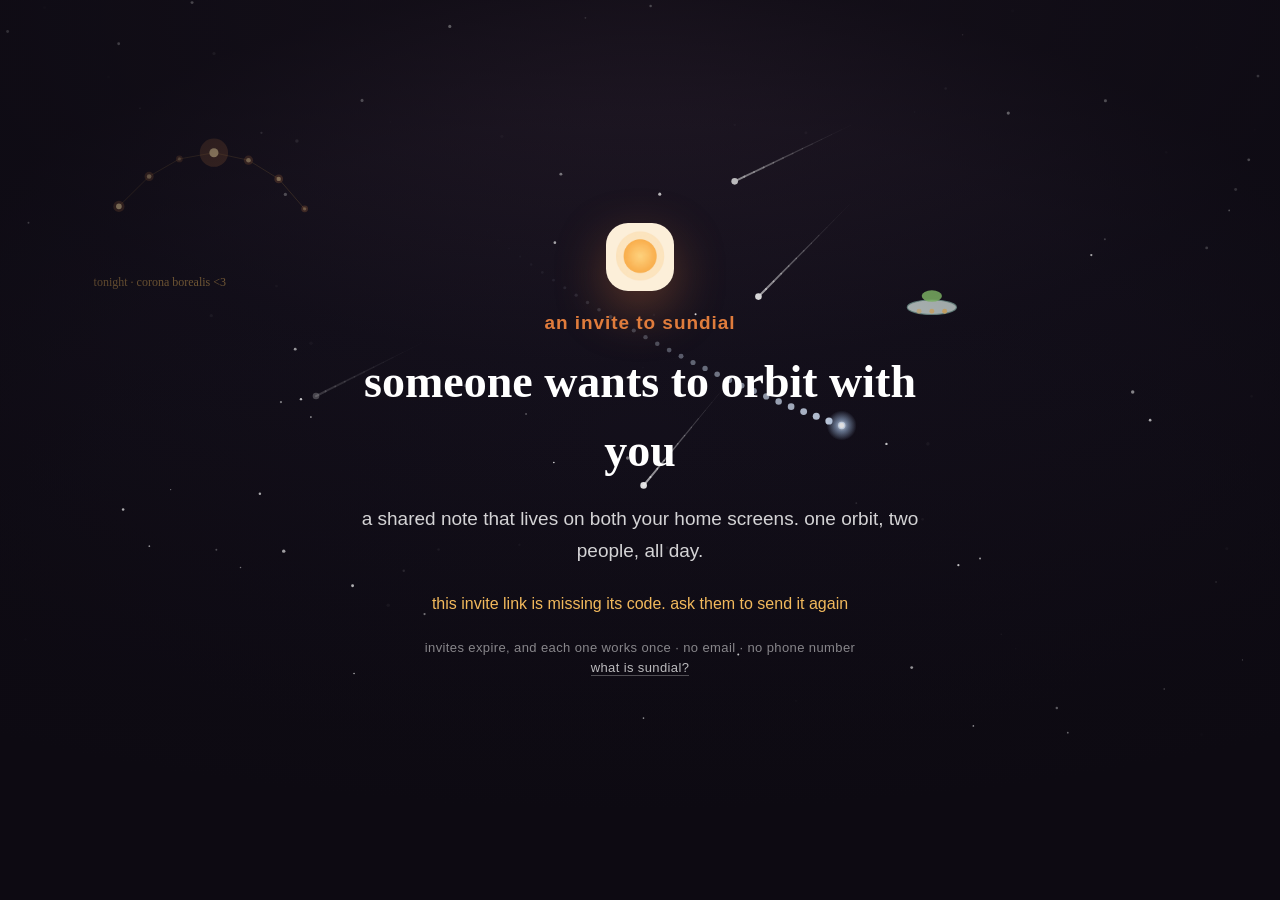
==== e/index.html @ 0cba63b8 "Invite links: a page for /e/, and a home for the ones that miss An invite link had nowhere to land: " ====
<!DOCTYPE html>
<html lang="en">
<head>
<meta charset="utf-8" />
<meta name="viewport" content="width=device-width, initial-scale=1" />
<title>an invite to sundial</title>
<meta name="description" content="Someone wants to start an orbit with you on Sundial: a shared note that lives on both your home screens." />

<!-- Safari's own banner. Tapping it opens Sundial if it's installed, or the
     App Store if it isn't, and hands the invite straight to the app. -->
<meta name="apple-itunes-app" content="app-id=6781439817" id="smart-banner" />

<!-- What Messages, WhatsApp and the rest draw when this link is sent. -->
<meta property="og:type" content="website" />
<meta property="og:site_name" content="Sundial" />
<meta property="og:title" content="an invite to sundial" />
<meta property="og:description" content="someone wants to start an orbit with you. a shared note that lives on both your home screens." />
<meta property="og:image" content="https://sundialus.com/assets/icon.png" />
<meta property="og:url" content="https://sundialus.com/e/" />
<meta name="twitter:card" content="summary_large_image" />

<link rel="icon" href="/assets/icon.png" />
<link rel="preconnect" href="https://api.fontshare.com" crossorigin />
<link href="https://api.fontshare.com/v2/css?f[]=ranade@300,400,500,700&f[]=satoshi@400,500,700,900&display=swap" rel="stylesheet" />
<!-- The site's own stylesheet, not a copy of it: an invite IS a sundial page,
     and anyone who has seen the homepage already has this cached. -->
<link rel="stylesheet" href="/css/styles.css" />
<style>
  /* The only page-specific rules there are. Everything visual above this line
     comes from the theme; this centres one short section in the window, since
     an invite has no page to scroll. */
  body{ background:var(--night); }
  /* The hero's own ground, so the ribbons sit on what they were drawn for. */
  .invite{
    min-height:100svh; display:grid; align-items:center; padding:38px 0;
    background:radial-gradient(120% 90% at 50% 0%, #2a1f2e 0%, var(--dusk) 45%, var(--night) 100%);
  }
  /* Softer than the homepage's .95: this page has words over the whole of it,
     not one short headline, and the star field has to stay visible through. */
  .invite .hero__fx{ opacity:.55; }
  .invite .container{ z-index:3; }
  .invite .get__icon{ width:68px; height:68px; margin-bottom:18px; }
  .invite .get__inner{ max-width:620px; }
  .invite .kicker{ font-size:19px; margin-bottom:10px; }
  .invite .get__cta{ flex-direction:column; align-items:stretch; margin-top:26px; }
  /* The warm panel over the night sky: the theme lightens TEXT on a dark
     section rather than repainting panels, so the glass tint stays and the
     words inside it turn light. Cocoa on a dark panel is unreadable. */
  .invite .priv{ margin-top:26px; padding:22px 24px; text-align:left; }
  .invite .priv__body .kicker{ font-size:17px; color:var(--honey); }
  .invite .priv__body strong{ color:#fff; }
  .invite .priv__body ol{ list-style:none; counter-reset:step; }
  .invite .priv__body li{
    counter-increment:step; position:relative; padding-left:30px;
    color:rgba(255,255,255,.84); font-size:15.5px; line-height:1.6; margin-bottom:8px;
  }
  .invite .priv__body li:last-child{ margin-bottom:0; }
  .invite .priv__body li::before{
    content:counter(step); position:absolute; left:0; top:2px;
    width:20px; height:20px; border-radius:50%; display:grid; place-items:center;
    font-family:var(--body); font-size:11px; font-weight:700; color:#3a2410;
    background:linear-gradient(135deg,var(--honey),var(--amber));
  }
  .invite .fineprint a{ color:rgba(255,255,255,.72); border-bottom:1px solid rgba(255,255,255,.28); }
  /* No token in the link: nothing on this page can work, so say so plainly. */
  .bad{ display:none; color:var(--honey); font-size:16px; margin-top:26px; }
  body.no-token .needs-token{ display:none; }
  body.no-token .bad{ display:block; }
  .said{ opacity:.7; }
  @media (max-width:560px){
    .invite .priv{ flex-direction:column; gap:16px; padding:24px 22px; }
  }
</style>
</head>
<body>

<!-- From the theme kit's icon set, only the ones this page uses. -->
<svg width="0" height="0" style="position:absolute" aria-hidden="true">
  <defs>
    <linearGradient id="g-warm" x1="0" y1="0" x2="0" y2="1">
      <stop offset="0" stop-color="#F2B95C"/><stop offset="1" stop-color="#E07C3C"/>
    </linearGradient>
  </defs>
  <symbol id="ic-link" viewBox="0 0 24 24">
    <g stroke="#E07C3C" stroke-width="2.3" fill="none" stroke-linecap="round">
      <path d="M9.6 14.4l4.8-4.8"/>
      <path d="M8.4 11.6 6.6 13.4a3.4 3.4 0 0 0 4.8 4.8l1.8-1.8"/>
      <path d="M15.6 12.4l1.8-1.8a3.4 3.4 0 0 0-4.8-4.8l-1.8 1.8"/>
    </g>
  </symbol>
</svg>

<section class="section get get--dark invite">
  <canvas class="night-sky" id="nightsky"></canvas>
  <div class="hero__fx" id="strands"></div>
  <div class="hero__veil"></div>
  <div class="container get__inner">
    <img src="/assets/icon.png" alt="" class="get__icon" />
    <p class="kicker">an invite to sundial</p>
    <h1 class="get__title">someone wants to orbit with you</h1>
    <p class="lead">a shared note that lives on both your home screens. one orbit, two people, all day.</p>

    <p class="bad">this invite link is missing its code. ask them to send it again</p>

    <div class="needs-token">
      <div class="get__cta">
        <a class="btn btn--glow btn--lg btn--sun" id="get" href="https://apps.apple.com/app/id6781439817"><span>get sundial</span></a>
        <button class="btn btn--ghost" id="open" type="button">open in sundial</button>
        <button class="btn btn--ghost" id="copy" type="button">copy the invite link</button>
      </div>

      <div class="priv">
        <div class="priv__icon"><svg class="ic"><use href="#ic-link"/></svg></div>
        <div class="priv__body">
          <p class="kicker">after it installs</p>
          <ol>
            <li>open sundial and make your name</li>
            <li>tap <strong>start an orbit</strong>, then <strong>join one</strong></li>
            <li>tap <strong>paste</strong> and you're in. no code to type.</li>
          </ol>
        </div>
      </div>
    </div>

    <p class="fineprint">
      invites expire, and each one works once &middot; no email &middot; no phone number<br />
      <a href="https://sundialus.com">what is sundial?</a>
    </p>
  </div>
</section>

<!-- The site's own night sky: stars, a constellation, the odd meteor. -->
<script src="/js/starrynight.js"></script>
<script type="module" src="/js/effects.js"></script>
<script>
  // The token can arrive three ways, because links live a long time once
  // they're out in the world: ?t=... (what the app shares today), #... (never
  // sent to a server), and /e/<token> (the original pretty path, handed here
  // by 404.html). First one found wins.
  var token = (function () {
    var q = new URLSearchParams(location.search).get('t');
    if (q) return q.trim();
    if (location.hash.length > 1) return decodeURIComponent(location.hash.slice(1)).trim();
    var m = location.pathname.match(/\/e\/([^/?#]+)/);
    return m ? decodeURIComponent(m[1]).trim() : '';
  })();

  // Only ever a token: anything with a slash or a space is somebody's typo,
  // not an invite, and shouldn't be put in front of the app.
  if (!/^[A-Za-z0-9_-]{6,120}$/.test(token)) {
    document.body.classList.add('no-token');
  } else {
    var link = 'https://sundialus.com/e/?t=' + encodeURIComponent(token);

    // Safari's banner can carry the invite through the App Store for us.
    document.getElementById('smart-banner')
      .setAttribute('content', 'app-id=6781439817, app-argument=' + link);

    // The App Store link, with the invite riding along for a phone that
    // already has the app installed from a previous invite.
    document.getElementById('get').href =
      'https://apps.apple.com/app/id6781439817?app-argument=' + encodeURIComponent(link);

    // Already installed: the custom scheme is the reliable way back into the
    // app from inside Safari, where tapping a universal link just reloads.
    document.getElementById('open').addEventListener('click', function () {
      location.href = 'sundial://join/' + encodeURIComponent(token);
    });

    // The one that closes the install gap: the link goes on their clipboard,
    // and sundial's join screen has a paste button waiting for it.
    var copy = document.getElementById('copy');
    copy.addEventListener('click', async function () {
      try {
        await navigator.clipboard.writeText(link);
      } catch (e) {
        // Older Safari, or clipboard permission refused: fall back to the
        // selection trick, which has worked everywhere for a decade.
        var f = document.createElement('textarea');
        f.value = link;
        f.setAttribute('readonly', '');
        f.style.position = 'fixed';
        f.style.opacity = '0';
        document.body.appendChild(f);
        f.select();
        try { document.execCommand('copy'); } catch (_) {}
        document.body.removeChild(f);
      }
      copy.textContent = 'copied, paste it in sundial';
      copy.classList.add('said');
    });
  }
</script>
</body>
</html>
---- css/styles.css ----
/* ============ Sundial — marketing site ============ */
:root{
  --linen:#FBF4E6; --honey:#F2B95C; --amber:#E08A4C; --amber-deep:#E07C3C;
  --blush:#F4C2A8; --cocoa:#5A4534; --cocoa-soft:#8a7560;
  --seafoam:#9CC4BC; --seafoam-deep:#5F9085;
  --dusk:#14101C; --dusk-2:#1d1622; --night:#0d0a12;
  --ink:#2A2118;
  --maxw:1140px;
  --ease:cubic-bezier(.22,.61,.36,1);
  --display:'Ranade','Times New Roman',serif;
  --body:'Satoshi',-apple-system,BlinkMacSystemFont,'Segoe UI',sans-serif;
}
*{box-sizing:border-box;margin:0;padding:0}
html{scroll-behavior:auto}
body{
  font-family:var(--body); color:var(--ink); background:var(--linen);
  -webkit-font-smoothing:antialiased; overflow-x:hidden; line-height:1.5;
  text-transform:lowercase;
}
img{max-width:100%;display:block}
a{color:inherit;text-decoration:none}
code{font-family:ui-monospace,Menlo,monospace; font-size:.9em; background:rgba(224,138,76,.14); color:var(--amber-deep); padding:1px 6px; border-radius:6px}
em{font-style:normal; color:var(--amber-deep)}
.container{max-width:var(--maxw); margin:0 auto; padding:0 28px}
/* custom icon set */
.ic{ display:inline-block; vertical-align:middle; line-height:0; }
.ic--sm{ width:15px; height:15px; vertical-align:-2px; }
.ic--xs{ width:13px; height:13px; vertical-align:-1px; }
.eyebrow .ic{ margin-left:5px; }

/* ---------- buttons ---------- */
.btn{
  display:inline-flex; align-items:center; gap:.5em; font-family:var(--body); font-weight:700;
  font-size:15px; padding:14px 24px; border-radius:999px; cursor:pointer; border:none;
  transition:transform .25s var(--ease), box-shadow .25s var(--ease), background .25s;
  white-space:nowrap;
}
.btn--glow{ color:#3a2410; background:linear-gradient(135deg,var(--honey),var(--amber-deep));
  box-shadow:0 8px 30px rgba(224,124,60,.45), inset 0 1px 0 rgba(255,255,255,.4); }
.btn--glow:hover{ transform:translateY(-2px); box-shadow:0 14px 44px rgba(224,124,60,.6), inset 0 1px 0 rgba(255,255,255,.5); }
.btn--ghost{ color:inherit; background:transparent; border:1.5px solid rgba(122,98,74,.4); }
.btn--ghost:hover{ border-color:var(--amber-deep); color:var(--amber-deep); transform:translateY(-2px); }
.btn--small{ padding:10px 18px; font-size:14px; color:#3a2410; background:linear-gradient(135deg,var(--honey),var(--amber)); }
.btn--lg{ font-size:17px; padding:17px 34px; }
/* cursor-following warm sun glow */
.btn--sun{ position:relative; overflow:hidden; isolation:isolate; }
.btn--sun > span{ position:relative; z-index:2; }
.btn--sun::after{ content:""; position:absolute; z-index:1; left:var(--bx,50%); top:var(--by,50%);
  width:180px; height:180px; transform:translate(-50%,-50%); border-radius:50%; pointer-events:none;
  opacity:0; transition:opacity .4s var(--ease); mix-blend-mode:screen;
  background:radial-gradient(circle, rgba(255,248,228,.95) 0%, rgba(255,213,140,.6) 38%, rgba(255,180,90,0) 72%); }
.btn--sun:hover::after{ opacity:1; }

/* ---------- nav ---------- */
.nav{
  position:fixed; inset:0 0 auto 0; z-index:50; display:flex; align-items:center; gap:24px;
  padding:16px 28px; max-width:var(--maxw); margin:0 auto; left:0; right:0;
  transition:background .4s, backdrop-filter .4s, box-shadow .4s, padding .4s;
}
.nav.scrolled{ background:rgba(251,244,230,.82); backdrop-filter:blur(14px) saturate(1.4);
  box-shadow:0 1px 0 rgba(90,69,52,.08); padding:10px 28px; border-radius:0 0 18px 18px; }
.nav__brand{ display:flex; align-items:center; gap:10px; font-family:var(--display); font-weight:700; font-size:20px; color:#fff; transition:color .4s; }
.nav.scrolled .nav__brand{ color:var(--cocoa); }
.nav__icon{ width:30px; height:30px; border-radius:8px; box-shadow:0 2px 10px rgba(0,0,0,.25); transform:translateY(.07em); }
.nav__links{ display:flex; gap:26px; margin-left:auto; font-size:15px; font-weight:500; }
.nav__links a{ color:rgba(255,255,255,.82); transition:color .25s; }
.nav.scrolled .nav__links a{ color:var(--cocoa-soft); }
.nav__links a:hover{ color:var(--honey); }
.nav.scrolled .nav__links a:hover{ color:var(--amber-deep); }

/* ---------- hero ---------- */
.hero{ position:relative; min-height:100svh; display:flex; align-items:center; justify-content:center;
  text-align:center; background:radial-gradient(120% 90% at 50% 0%, #2a1f2e 0%, var(--dusk) 45%, var(--night) 100%);
  overflow:hidden; color:#fff; }
.hero__fx{ position:absolute; inset:0; z-index:1; opacity:.95; }
.hero__veil{ position:absolute; inset:0; z-index:2;
  background:radial-gradient(60% 50% at 50% 48%, transparent 0%, rgba(13,10,18,.35) 70%, rgba(13,10,18,.75) 100%); pointer-events:none; }
.hero__inner{ position:relative; z-index:3; max-width:840px; padding:0 28px; }
.eyebrow{ display:inline-block; font-weight:700; letter-spacing:.18em; text-transform:lowercase; font-size:12.5px;
  color:var(--honey); padding:8px 16px; border:1px solid rgba(242,185,92,.35); border-radius:999px; margin-bottom:28px;
  background:rgba(242,185,92,.06); backdrop-filter:blur(4px); }
.eyebrow--say{ color:rgba(255,255,255,.9); font-weight:500; font-size:15px; letter-spacing:.01em;
  border:none; background:none; backdrop-filter:none; padding:0; margin-bottom:18px; }
.hero__title{ font-family:var(--display); font-weight:700; font-size:clamp(58px,11vw,140px); line-height:1.02; letter-spacing:-.02em;
  color:#fff; text-shadow:0 2px 40px rgba(0,0,0,.5);
  display:flex; align-items:center; justify-content:center; gap:.16em; flex-wrap:wrap; }
.hero__icon{ width:.82em; height:.82em; border-radius:.2em; box-shadow:0 10px 34px rgba(0,0,0,.45);
  transform:translateY(.07em); }
.hero__sub{ max-width:600px; margin:26px auto 0; font-size:clamp(16px,2vw,20px); color:rgba(255,255,255,.8); line-height:1.6; }
.hero__tag{ margin-top:16px; font-family:var(--display); font-style:italic; font-weight:500;
  font-size:clamp(16px,2.4vw,24px); color:#FFD79E; animation:tagGlow 2.8s ease-in-out infinite; }
@keyframes tagGlow{
  0%,100%{ text-shadow:0 1px 10px rgba(0,0,0,.6), 0 0 12px rgba(255,190,110,.55), 0 0 22px rgba(240,150,80,.35); }
  50%{ text-shadow:0 1px 12px rgba(0,0,0,.65), 0 0 18px rgba(255,214,150,.95), 0 0 34px rgba(245,165,90,.6); } }
.hero__cta{ display:flex; gap:14px; justify-content:center; flex-wrap:wrap; margin-top:38px; }
.hero__cta .btn--ghost{ color:#fff; border-color:rgba(255,255,255,.3); }
.hero__cta .btn--ghost:hover{ border-color:var(--honey); color:var(--honey); }
.hero__meta{ display:flex; align-items:center; justify-content:center; gap:14px; margin-top:44px;
  font-size:13px; letter-spacing:.04em; color:rgba(255,255,255,.55); }
.hero__meta i{ width:4px; height:4px; border-radius:50%; background:rgba(255,255,255,.3); }
.scroll-hint{ position:absolute; bottom:26px; left:50%; transform:translateX(-50%); z-index:3;
  width:26px; height:42px; border:2px solid rgba(255,255,255,.3); border-radius:14px; }
.scroll-hint span{ position:absolute; top:8px; left:50%; width:4px; height:8px; background:var(--honey); border-radius:2px;
  transform:translateX(-50%); animation:scrolldot 1.8s var(--ease) infinite; }
@keyframes scrolldot{ 0%{opacity:0;transform:translate(-50%,0)} 30%{opacity:1} 80%{opacity:0;transform:translate(-50%,16px)} 100%{opacity:0} }

/* ---------- marquee ---------- */
.marquee{ background:var(--night); color:rgba(255,255,255,.5); padding:18px 0; overflow:hidden; border-top:1px solid rgba(255,255,255,.05); }
.marquee__track{ display:flex; gap:26px; align-items:center; white-space:nowrap; width:max-content;
  font-family:var(--display); font-size:20px; animation:marquee 55s linear infinite; will-change:transform; transform:translateZ(0); }
.marquee__track b{ color:var(--amber-deep); }
.marquee__track span{ opacity:.7; }
@keyframes marquee{ to{ transform:translateX(-50%); } }

/* ---------- sections ---------- */
.section{ position:relative; padding:clamp(50px,7vw,86px) 0; }
.kicker{ font-weight:700; letter-spacing:.05em; text-transform:lowercase; font-size:24px; color:var(--amber-deep); margin-bottom:16px; }
.section__title{ font-family:var(--display); font-weight:700; font-size:clamp(30px,4.6vw,54px); line-height:1.08; letter-spacing:-.02em; color:var(--cocoa); }
.lead{ font-size:clamp(16px,1.6vw,19px); color:var(--cocoa-soft); line-height:1.65; max-width:640px; margin-top:22px; }

/* what / pillars */
.what{ background:linear-gradient(180deg,var(--night) 0%, var(--linen) 16%); }
.pillars{ display:grid; grid-template-columns:repeat(3,1fr); gap:30px; margin-top:64px; }
.pillar{ padding:30px 26px; border-radius:22px; background:#fff;
  box-shadow:0 12px 40px rgba(90,69,52,.07); border:1px solid rgba(224,138,76,.12); }
.pillar__num{ font-family:var(--display); font-size:14px; font-weight:700; color:var(--amber); letter-spacing:.1em; }
.pillar h3{ font-family:var(--display); font-size:22px; color:var(--cocoa); margin:12px 0 8px; }
.pillar p{ color:var(--cocoa-soft); font-size:15.5px; }

/* features grid */
.features{ background:var(--linen); }
.grid{ display:flex; flex-wrap:wrap; justify-content:center; gap:16px; margin-top:48px; }
.grid .glow-card{ flex:1 1 300px; max-width:360px; }
.glow-card{ position:relative; border-radius:24px; background:#fff; border:1px solid rgba(224,138,76,.14);
  box-shadow:0 10px 36px rgba(90,69,52,.06); transition:transform .35s var(--ease), box-shadow .35s var(--ease);
  overflow:hidden; }
.glow-card::before{ content:""; position:absolute; width:300px; height:300px; border-radius:50%;
  background:radial-gradient(circle, rgba(242,185,92,.5), transparent 60%); filter:blur(30px);
  left:var(--mx,50%); top:var(--my,50%); transform:translate(-50%,-50%); opacity:0; transition:opacity .35s; pointer-events:none; }
.glow-card:hover{ transform:translateY(-6px); box-shadow:0 22px 60px rgba(224,124,60,.18); }
.glow-card:hover::before{ opacity:1; }
.glow-card__inner{ position:relative; z-index:1; padding:20px 18px; }
.ficon{ font-size:24px; width:40px; height:40px; display:grid; place-items:center; border-radius:11px; flex:0 0 auto;
  background:linear-gradient(135deg, rgba(242,185,92,.22), rgba(224,124,60,.16)); }
.ficon .ic{ width:22px; height:22px; }
.ficon .ic--img{ width:28px; height:28px; object-fit:contain; }
.glow-card__head{ display:flex; align-items:center; gap:12px; margin-bottom:8px; }
.glow-card h3{ font-family:var(--display); font-size:17px; color:var(--cocoa); margin:0; }
.glow-card p{ color:var(--cocoa-soft); font-size:13.5px; line-height:1.4; }
.glow-card__sub{ margin-top:8px; font-size:11px; font-weight:600; letter-spacing:.02em; color:var(--amber-deep); }
.feats-more{ text-align:center; margin-top:24px; font-family:var(--display); font-style:italic; font-size:19px; color:var(--amber-deep); }
/* feature peeks: hovering a feature card fades in a real screenshot of it */
.feat-peek{ position:absolute; top:0; left:0; z-index:40; width:300px; height:380px; pointer-events:none;
  opacity:0; transform:translateY(10px) scale(.97); transition:opacity .35s ease, transform .45s var(--ease); }
.feat-peek.is-below{ transform:translateY(-10px) scale(.97); }
.feat-peek.is-tall{ width:250px; height:520px; }
.feat-peek.is-wide{ width:400px; height:300px; }
.feat-peek.is-on{ opacity:1; transform:none; }
.feat-peek__item{ position:absolute; left:50%; bottom:0; width:auto; height:auto; max-width:100%; max-height:100%; transform:translateX(-50%);
  border-radius:18px; background:#1a1330; opacity:0; transition:opacity .6s ease;
  box-shadow:0 18px 44px rgba(40,24,12,.28), 0 4px 12px rgba(40,24,12,.16); }
.feat-peek.is-below .feat-peek__item{ top:0; bottom:auto; }
.feat-peek.is-side .feat-peek__item{ top:50%; bottom:auto; transform:translate(-50%,-50%); }
.feat-peek__item.is-shown{ opacity:1; }
@media (max-width:560px){ .feat-peek{ width:240px; height:320px; } .feat-peek.is-tall{ width:200px; height:430px; } .feat-peek.is-wide{ width:300px; height:240px; } }
/* ScrollFloat — per-character float-in on scroll (ported from React Bits) */
.sf-word{ display:inline-block; }
.sf-char{ display:inline-block; will-change:transform,opacity; }
/* what-is-it: free badge, feature list, privacy panel */
.free-badge{ display:inline-flex; align-items:center; gap:7px; margin-top:18px; padding:8px 17px; border-radius:999px;
  font-weight:700; font-size:13.5px; letter-spacing:.04em; color:var(--amber-deep);
  background:rgba(242,185,92,.14); border:1px solid rgba(224,138,76,.28); }
.free-badge .ic{ width:15px; height:15px; }
.feats{ max-width:960px; margin:52px auto 0; display:grid; grid-template-columns:1fr 1fr; gap:18px 44px; text-align:left; }
.feat{ position:relative; padding-left:34px; color:var(--cocoa-soft); font-size:15px; line-height:1.5; }
.feat::before{ content:""; position:absolute; left:0; top:2px; width:20px; height:20px;
  background:url("data:image/svg+xml,%3Csvg xmlns='http://www.w3.org/2000/svg' viewBox='0 0 24 24'%3E%3Ccircle cx='12' cy='12' r='4.6' fill='%23E08A4C'/%3E%3Cg stroke='%23E07C3C' stroke-width='2' stroke-linecap='round'%3E%3Cline x1='12' y1='1.7' x2='12' y2='4.2'/%3E%3Cline x1='12' y1='19.8' x2='12' y2='22.3'/%3E%3Cline x1='1.7' y1='12' x2='4.2' y2='12'/%3E%3Cline x1='19.8' y1='12' x2='22.3' y2='12'/%3E%3Cline x1='4.6' y1='4.6' x2='6.4' y2='6.4'/%3E%3Cline x1='17.6' y1='17.6' x2='19.4' y2='19.4'/%3E%3Cline x1='19.4' y1='4.6' x2='17.6' y2='6.4'/%3E%3Cline x1='6.4' y1='17.6' x2='4.6' y2='19.4'/%3E%3C/g%3E%3C/svg%3E") center/contain no-repeat; }
.feat__n{ font-family:var(--display); font-weight:700; color:var(--cocoa); }
.priv{ max-width:960px; margin:44px auto 0; display:flex; gap:22px; align-items:flex-start; padding:30px 32px; border-radius:22px;
  background:linear-gradient(135deg, rgba(242,185,92,.16), rgba(224,124,60,.10)); border:1px solid rgba(224,138,76,.22); text-align:left; }
.priv__icon{ flex:0 0 auto; width:56px; height:56px; display:grid; place-items:center; border-radius:16px;
  background:linear-gradient(135deg, rgba(242,185,92,.32), rgba(224,124,60,.2)); }
.priv__icon .ic{ width:32px; height:32px; }
.priv__body .kicker{ margin-bottom:10px; }
.priv__body p{ color:var(--cocoa); font-size:15.5px; line-height:1.6; margin-bottom:10px; }
.priv__body p:last-child{ margin-bottom:0; }
@media (max-width:760px){ .feats{ grid-template-columns:1fr; } }
@media (max-width:560px){ .priv{ flex-direction:column; } }
/* closing thank-you note (in the dark finale) */
.thanks{ max-width:600px; margin:40px auto 0; padding-top:28px; border-top:1px solid rgba(255,255,255,.14);
  font-size:15.5px; line-height:1.7; color:rgba(255,255,255,.72); }
.thanks .emo{ font-size:1.7em; vertical-align:-3px; margin-left:5px; }
.thanks__sign{ display:block; margin-top:16px; font-family:var(--display); font-style:italic; font-size:23px;
  animation:goldenPulse 2.6s ease-in-out infinite; }

/* showcase */
.showcase{ background:var(--linen); }
.showcase__grid{ display:grid; grid-template-columns:1fr 1fr; gap:50px; align-items:center; }
.ticks{ list-style:none; margin-top:26px; display:grid; gap:14px; }
.ticks li{ position:relative; padding-left:30px; color:var(--cocoa); font-size:16px; }
.ticks li::before{ content:""; position:absolute; left:0; top:2px; width:18px; height:18px;
  background:url("data:image/svg+xml,%3Csvg xmlns='http://www.w3.org/2000/svg' viewBox='0 0 24 24'%3E%3Ccircle cx='12' cy='12' r='4.6' fill='%23E08A4C'/%3E%3Cg stroke='%23E07C3C' stroke-width='2' stroke-linecap='round'%3E%3Cline x1='12' y1='1.7' x2='12' y2='4.2'/%3E%3Cline x1='12' y1='19.8' x2='12' y2='22.3'/%3E%3Cline x1='1.7' y1='12' x2='4.2' y2='12'/%3E%3Cline x1='19.8' y1='12' x2='22.3' y2='12'/%3E%3Cline x1='4.6' y1='4.6' x2='6.4' y2='6.4'/%3E%3Cline x1='17.6' y1='17.6' x2='19.4' y2='19.4'/%3E%3Cline x1='19.4' y1='4.6' x2='17.6' y2='6.4'/%3E%3Cline x1='6.4' y1='17.6' x2='4.6' y2='19.4'/%3E%3C/g%3E%3C/svg%3E") center/contain no-repeat; }
.showcase__phones{ position:relative; min-height:560px; display:flex; justify-content:center; align-items:center; }
.phone{ width:280px; border-radius:42px; background:#0e0b13; padding:12px;
  box-shadow:0 40px 90px rgba(60,40,25,.28), inset 0 0 0 2px rgba(255,255,255,.06); position:absolute; }
.phone--front{ z-index:2; transform:translate(-46px,0) rotate(-4deg); }
.phone--back{ z-index:1; transform:translate(96px,40px) rotate(6deg); width:240px; }
.phone__notch{ position:absolute; top:12px; left:50%; transform:translateX(-50%); width:110px; height:26px; background:#0e0b13; border-radius:0 0 16px 16px; z-index:5; }
.phone__screen{ border-radius:32px; overflow:hidden; aspect-ratio:9/19.3; position:relative; }
.app{ background:linear-gradient(180deg,#FFE7C0,#FBD9B2 40%,#F7C9A6); padding:46px 16px 16px; }
.app__glow{ position:absolute; top:-40px; left:50%; transform:translateX(-50%); width:200px; height:160px;
  background:radial-gradient(circle, rgba(255,200,120,.9), transparent 70%); filter:blur(20px); }
.app__head{ position:relative; display:flex; align-items:center; gap:6px; justify-content:center; font-family:var(--display); font-weight:700; color:#7a4a26; font-size:14px; margin-bottom:14px; }
.app__sun{ color:var(--amber-deep); }
.ray{ position:relative; margin:8px 4px; max-width:80%; }
.ray__t{ display:block; font-size:8.5px; color:#a9784e; font-variant-numeric:tabular-nums; margin-bottom:2px; }
.ray p{ font-size:12px; padding:8px 11px; border-radius:14px; line-height:1.35; }
.ray--them{ margin-right:auto; }
.ray--them p{ background:#fff; color:#5a4534; border-bottom-left-radius:4px; }
.ray--me{ margin-left:auto; text-align:right; }
.ray--me .ray__t{ text-align:right; }
.ray--me p{ background:linear-gradient(135deg,#9CC4BC,#5F9085); color:#fff; border-bottom-right-radius:4px; }
.app__composer{ position:absolute; bottom:14px; left:16px; right:16px; display:flex; align-items:center; justify-content:space-between;
  background:rgba(255,255,255,.7); border:1px solid rgba(224,138,76,.3); border-radius:999px; padding:9px 8px 9px 16px; font-size:11px; color:#a9784e; }
.app__composer i{ width:24px; height:24px; display:grid; place-items:center; border-radius:50%; background:linear-gradient(135deg,var(--honey),var(--amber-deep)); color:#fff; font-style:normal; }
/* night-mode phone (matches the app's dark splash) */
.app--dark{ background:linear-gradient(160deg,#3a2c46,#241a2e 60%,#17111f); }
.app--dark .app__head{ color:#F4D9AE; }
.app--dark .ray__t{ color:#b79877; }
.app--dark .ray--them p{ background:#2e2735; color:#f3e7d6; }
.app--dark .app__composer{ background:rgba(255,255,255,.08); border-color:rgba(242,185,92,.35); color:#cbab86; }
/* embedded live iPhone (prototype in an iframe), scaled responsively */
.proto-stage{ --s:0.82; width:calc(400px * var(--s)); height:calc(826px * var(--s)); margin:0 auto; position:relative; }
.proto-stage::before{ content:""; position:absolute; z-index:0; left:50%; top:55%; width:78%; height:80%;
  transform:translate(-50%,-50%); border-radius:50%; pointer-events:none;
  background:radial-gradient(ellipse at center, rgba(50,33,20,.40), rgba(50,33,20,.14) 46%, transparent 72%);
  filter:blur(34px); }
.proto-phone{ position:relative; z-index:1; width:400px; height:826px; border:0; background:transparent; display:block;
  transform:scale(var(--s)); transform-origin:top left; }
@media (max-width:1024px){ .proto-stage{ --s:0.72; } }
@media (max-width:560px){ .proto-stage{ --s:0.56; } }
/* widget-add demo (real screen recording in a phone frame) */
.widget-demo{ background:var(--linen); }
.widget-demo__grid{ display:grid; grid-template-columns:1fr 1fr; gap:50px; align-items:center; }
.widget-demo__phone{ display:flex; justify-content:center; }
.vphone{ position:relative; width:300px; aspect-ratio:1206/2622; background:#0e0b13; border-radius:46px; padding:11px;
  box-shadow:0 40px 80px rgba(60,40,25,.28), inset 0 0 0 2px rgba(255,255,255,.06); }
.vphone__video{ width:100%; height:100%; object-fit:cover; border-radius:36px; display:block; background:#000; }
@media (max-width:880px){ .widget-demo__grid{ grid-template-columns:1fr; gap:30px; } }
/* app-store screenshots — a pinned diagonal reel that reveals one at a time on scroll */
.reel{ position:relative; }
.reel__stage{ position:relative; height:100svh; overflow:hidden;
  /* screenshots are sized from the height left under the header, so they use every bit of it */
  --headTop:clamp(74px,10vh,108px);
  --shotTop:calc(var(--headTop) + 42px + clamp(30px,4.6vw,54px) * 1.06 + 12px);   /* kicker line + gap + title line + a small gap */
  --shotRoom:52px;                                                                     /* kept free below for the shadow and glow */
  --n:8;                                                                               /* number of screenshots (the reel script keeps this in sync) */
  --stepY:clamp(4px,.6vh,10px);
  --shotH:calc(100svh - var(--shotTop) - var(--shotRoom) - (var(--n) - 1) * var(--stepY));
  --shotw:min(calc(var(--shotH) / 2.172), 46vw); --stepX:min(clamp(84px,11vw,190px), calc((100vw - var(--shotw) - 24px) / (var(--n) - 1)));   /* narrow screens: tighten the staircase so every shot fits */ }
.reel__head{ position:absolute; top:var(--headTop); left:0; right:0; z-index:30; text-align:center; padding:0 24px; transition:opacity .35s ease; }
.reel__hint{ z-index:25; pointer-events:none; }
.reel__head .kicker{ margin-bottom:6px; }
.reel__title{ font-family:var(--display); font-weight:700; font-size:clamp(30px,4.6vw,54px); line-height:1.06; letter-spacing:-.02em; color:var(--cocoa); }
.reel__shot{ position:absolute; top:calc((var(--shotTop) + 100svh - var(--shotRoom)) / 2); left:50%; width:var(--shotw); z-index:calc(var(--i) + 1);
  transform:translate(-50%,-50%) translate(calc((var(--i) - (var(--n) - 1) / 2) * var(--stepX)), calc((var(--i) - (var(--n) - 1) / 2) * var(--stepY)));
  transition:transform .5s var(--ease); }
.reel__card{ position:relative; border-radius:26px; overflow:hidden; background:#1a1330;
  box-shadow:0 14px 34px rgba(20,12,30,.5), 0 5px 14px rgba(0,0,0,.32); will-change:opacity,transform,filter;
  transition:filter .45s ease; }
.reel__card img{ display:block; width:100%; height:auto; }
/* behind images dim back (fade-off) so the front one stands out */
.reel__card.is-behind{ filter:brightness(0.2) saturate(0.72); }
/* golden shimmer on the current front image (removed once the next covers it) */
.reel__card.is-front{ animation:reelGlow 2.1s ease-in-out infinite; }
.reel__card.is-front, .reel__card.is-behind{ cursor:zoom-in; }
.reel__shot{ pointer-events:none; }            /* the wrappers overlap each other, so only a revealed image itself takes taps */
.reel__card{ pointer-events:auto; }
.reel__card.is-ahead{ pointer-events:none; }   /* not revealed yet: these invisible cards sit on top, so taps must pass through */
/* tapped to read: the front screenshot grows toward the middle of the screen (never full screen) */
.reel__shot.is-zoomed, .reel__shot.is-settling{ z-index:40; }
.reel__shot.is-zoomed{ transform:translate(-50%,-50%) translate(calc((var(--i) - (var(--n) - 1) / 2) * var(--stepX) + var(--zx, 0px)), calc((var(--i) - (var(--n) - 1) / 2) * var(--stepY) + var(--zy, 0px))) scale(var(--zs, 1)); }
.reel__shot.is-zoomed .reel__card{ cursor:zoom-out; will-change:auto; filter:none; }   /* a dimmed back image lights up while enlarged */
.reel__stage.has-zoom .reel__head, .reel__stage.has-zoom .reel__hint{ opacity:0 !important; }
@keyframes reelGlow{
  0%,100%{ box-shadow:0 0 0 2.5px rgba(255,205,125,.85), 0 0 22px 3px rgba(245,170,90,.5), 0 14px 34px rgba(20,12,30,.5); }
  50%{ box-shadow:0 0 0 3.5px rgba(255,224,150,1), 0 0 34px 7px rgba(250,188,104,.9), 0 14px 34px rgba(20,12,30,.5); } }
@media (prefers-reduced-motion:reduce){ .reel__stage{ height:auto; padding:40px 0 20px; } .reel__head{ position:static; margin-bottom:20px; } .reel__shot{ position:relative; top:auto; left:auto; transform:none; margin:0 auto 22px; } }
/* two phones side by side */
.showcase__copy--center{ text-align:center; max-width:720px; margin:0 auto clamp(34px,5vw,56px); }
.showcase__phones--pair{ display:flex; gap:clamp(24px,4vw,60px); justify-content:center; align-items:flex-start; flex-wrap:wrap; }
.showcase__phones--pair .proto-stage{ --s:0.75; }
.phone-item{ display:flex; flex-direction:column; align-items:center; gap:14px; }
.vcaption{ font-size:15px; color:var(--cocoa-soft); font-style:italic; text-align:center; }
/* glowing sun emoticons */
.caps{ text-transform:none; }
.emo{ display:inline-block; color:var(--amber-deep); font-weight:800;
  text-shadow:0 0 6px rgba(255,210,130,.9),0 0 16px rgba(240,160,80,.7),0 0 30px rgba(240,140,70,.5);
  animation:emoGlow 2.6s ease-in-out infinite; }
@keyframes emoGlow{
  0%,100%{ text-shadow:0 0 5px rgba(255,205,125,.75),0 0 14px rgba(240,160,80,.55); }
  50%{ text-shadow:0 0 11px rgba(255,220,150,1),0 0 26px rgba(245,170,90,.95),0 0 46px rgba(240,140,70,.65); } }
/* golden-hour glow — pulses orange ↔ yellow (teaser for the golden hour feature) */
.golden{ color:#FFD27A; font-weight:700; animation:goldenPulse 2.2s ease-in-out infinite; }
@keyframes goldenPulse{
  0%,100%{ color:#FFD27A; text-shadow:0 0 6px rgba(255,210,120,.9),0 0 16px rgba(245,190,90,.6); }
  50%{ color:#E88A3C; text-shadow:0 0 10px rgba(255,170,80,1),0 0 24px rgba(240,140,60,.85),0 0 40px rgba(235,120,50,.55); } }
.home{ background:linear-gradient(160deg,#3a2c46,#241a2e 60%,#17111f); padding:40px 14px 0; }
.widget{ background:linear-gradient(160deg,#FFE7C0,#F7C9A6); border-radius:20px; padding:14px; box-shadow:0 10px 30px rgba(0,0,0,.3); }
.widget__head{ display:flex; justify-content:space-between; font-family:var(--display); font-weight:700; font-size:12px; color:#7a4a26; margin-bottom:10px; }
.widget__time{ opacity:.6; }
.widget__ray{ font-size:11px; color:#5a4534; margin-top:7px; line-height:1.35; }
.widget__ray span{ font-variant-numeric:tabular-nums; color:#a9784e; font-size:9px; margin-right:5px; }
.widget__ray.dim{ opacity:.5; }
.dock{ position:absolute; bottom:0; left:0; right:0; height:54px; background:rgba(255,255,255,.06); backdrop-filter:blur(6px); border-radius:24px 24px 0 0; }

/* how it works */
.how{ background:linear-gradient(180deg, var(--night) 0%, var(--linen) 14%, var(--linen) 100%); text-align:center; }
.steps{ display:flex; align-items:flex-start; justify-content:center; gap:8px; margin-top:64px; flex-wrap:wrap; }
.step{ flex:1; min-width:200px; max-width:280px; }
.step__n{ width:60px; height:60px; display:grid; place-items:center; margin:0 auto 18px; border-radius:50%;
  font-family:var(--display); font-weight:700; font-size:24px; color:#fff;
  background:linear-gradient(135deg,var(--honey),var(--amber-deep)); box-shadow:0 10px 30px rgba(224,124,60,.4); }
.step h3{ font-family:var(--display); font-size:21px; color:var(--cocoa); margin-bottom:8px; }
.step p{ color:var(--cocoa-soft); font-size:15px; }
.step__line{ flex:0 0 60px; height:2px; margin-top:30px; background:linear-gradient(90deg,var(--honey),transparent); }

/* story */
.story{ background:radial-gradient(120% 100% at 50% 0%, #241a2e, var(--dusk) 70%, var(--night)); color:#fff; overflow:hidden; text-align:center; }
.story__fx{ position:absolute; inset:0; z-index:0; opacity:.7;
  -webkit-mask-image:linear-gradient(180deg, transparent 0%, #000 22%, #000 100%);
  mask-image:linear-gradient(180deg, transparent 0%, #000 22%, #000 100%); }
.story__inner{ position:relative; z-index:2; max-width:820px; }
.story .kicker{ color:var(--honey); }
.story .section__title{ color:#fff; }
.story .lead{ color:rgba(255,255,255,.78); margin-left:auto; margin-right:auto; }
.signature{ font-family:var(--display); font-style:italic; font-size:18px; color:var(--honey); margin-top:30px; }

/* get / cta */
.get{ text-align:center; }
/* dark Aurora finale */
.get--dark{ background:linear-gradient(180deg, #0B1026 0%, #1A1430 55%, #33263A 100%); color:#fff; overflow:hidden; }
.night-sky{ position:absolute; inset:0; z-index:0; pointer-events:none; }
.get--dark .container{ position:relative; z-index:2; }
.get--dark .get__title{ color:#fff; }
.get--dark .lead{ color:rgba(255,255,255,.82); }
.get--dark .fineprint{ color:rgba(255,255,255,.5); }
.get--dark .btn--ghost{ color:#fff; border-color:rgba(255,255,255,.3); }
.get--dark .btn--ghost:hover{ color:var(--honey); border-color:var(--honey); }
/* the brief, as a light section */
.story--light{ background:var(--linen); color:var(--cocoa); }
.story--light .kicker{ color:var(--amber-deep); }
.story--light .section__title{ color:var(--cocoa); }
.story--light .lead{ color:var(--cocoa-soft); }
.story--light .signature{ color:var(--amber-deep); }
.get__inner{ max-width:680px; margin:0 auto; }
.get__icon{ width:84px; height:84px; border-radius:22px; margin:0 auto 24px; box-shadow:0 18px 50px rgba(224,124,60,.35); }
.get__title{ font-family:var(--display); font-weight:700; font-size:clamp(28px,4vw,46px); color:var(--cocoa); }
.get .lead{ margin:18px auto 0; }
.get__cta{ display:flex; gap:14px; justify-content:center; flex-wrap:wrap; margin-top:34px; }
.fineprint{ margin-top:22px; font-size:13px; color:var(--cocoa-soft); letter-spacing:.03em; }

/* footer */
.footer{ background:var(--night); color:rgba(255,255,255,.6); padding:50px 0; }
.footer__inner{ display:flex; align-items:center; gap:24px; flex-wrap:wrap; }
.footer__brand{ display:flex; align-items:center; gap:10px; font-family:var(--display); font-weight:700; color:#fff; font-size:18px; }
.footer__brand img{ width:28px; height:28px; border-radius:7px; transform:translateY(.07em); }
.footer__links{ display:flex; gap:22px; margin-left:auto; font-size:14px; }
.footer__links a:hover{ color:var(--honey); }
.footer__copy{ width:100%; font-size:13px; color:rgba(255,255,255,.4); padding-top:8px; }

/* ---------- scroll reveal ---------- */
.reveal{ opacity:0; transform:translateY(34px); transition:opacity .9s var(--ease), transform .9s var(--ease); }
.reveal.in{ opacity:1; transform:none; }
.reveal:nth-child(2){ transition-delay:.06s } .reveal:nth-child(3){ transition-delay:.12s }
.grid .glow-card:nth-child(2){transition-delay:.05s} .grid .glow-card:nth-child(3){transition-delay:.1s}
.grid .glow-card:nth-child(4){transition-delay:.15s} .grid .glow-card:nth-child(5){transition-delay:.2s} .grid .glow-card:nth-child(6){transition-delay:.25s}
@media (prefers-reduced-motion:reduce){ .reveal{opacity:1;transform:none} *{animation:none!important} }

/* ---------- responsive ---------- */
@media (max-width:880px){
  .nav__links{ display:none; }
  .pillars,.grid,.showcase__grid{ grid-template-columns:1fr; }
  .showcase__phones{ min-height:520px; margin-top:30px; }
  .steps{ flex-direction:column; align-items:center; }
  .step__line{ width:2px; height:40px; flex:0 0 40px; background:linear-gradient(180deg,var(--honey),transparent); margin:0; }
}

/* ---------- privacy modal ---------- */
.modal{ position:fixed; inset:0; z-index:100; display:flex; align-items:center; justify-content:center; padding:24px; }
.modal[hidden]{ display:none; }
.modal__overlay{ position:absolute; inset:0; background:rgba(20,12,8,.55); backdrop-filter:blur(6px); }
.modal__card{ position:relative; z-index:1; width:min(660px,100%); max-height:85vh; overflow:auto;
  background:var(--linen); border-radius:24px; padding:42px 40px; border:1px solid rgba(224,138,76,.22);
  box-shadow:0 40px 100px rgba(0,0,0,.45); will-change:transform,opacity; }
.modal__close{ position:absolute; top:16px; right:16px; width:38px; height:38px; border:none; cursor:pointer; z-index:2;
  border-radius:50%; background:rgba(224,138,76,.16); color:var(--cocoa); font-size:22px; line-height:1; transition:background .2s; }
.modal__close:hover{ background:rgba(224,138,76,.32); }
.modal__body{ text-transform:none; }   /* the policy keeps its normal capitalization, same as privacy.html */
.modal__body h1{ font-family:var(--display); font-size:26px; color:var(--cocoa); margin-bottom:4px; padding-right:30px; }
.modal__body .stamp{ color:var(--cocoa-soft); font-size:14px; margin-bottom:18px; }
.modal__body h2{ font-family:var(--display); font-size:18px; color:var(--amber-deep); margin:22px 0 8px; }
.modal__body .card{ background:#fff; border:1px solid rgba(224,138,76,.28); border-radius:16px; padding:16px 20px; margin:16px 0; }
.modal__body .card h2{ margin-top:0; }
.modal__body .card p:last-child{ margin-bottom:0; }
.modal__body p{ color:var(--cocoa); font-size:15px; line-height:1.62; margin-bottom:10px; }
.modal__body ul{ margin:0 0 12px 20px; display:grid; gap:8px; }
.modal__body li{ color:var(--cocoa); font-size:15px; line-height:1.55; }
.modal__body a{ color:var(--seafoam-deep); text-decoration:underline; }
@keyframes fade{ from{opacity:0} }
@keyframes pop{ from{opacity:0; transform:translateY(20px) scale(.98)} }
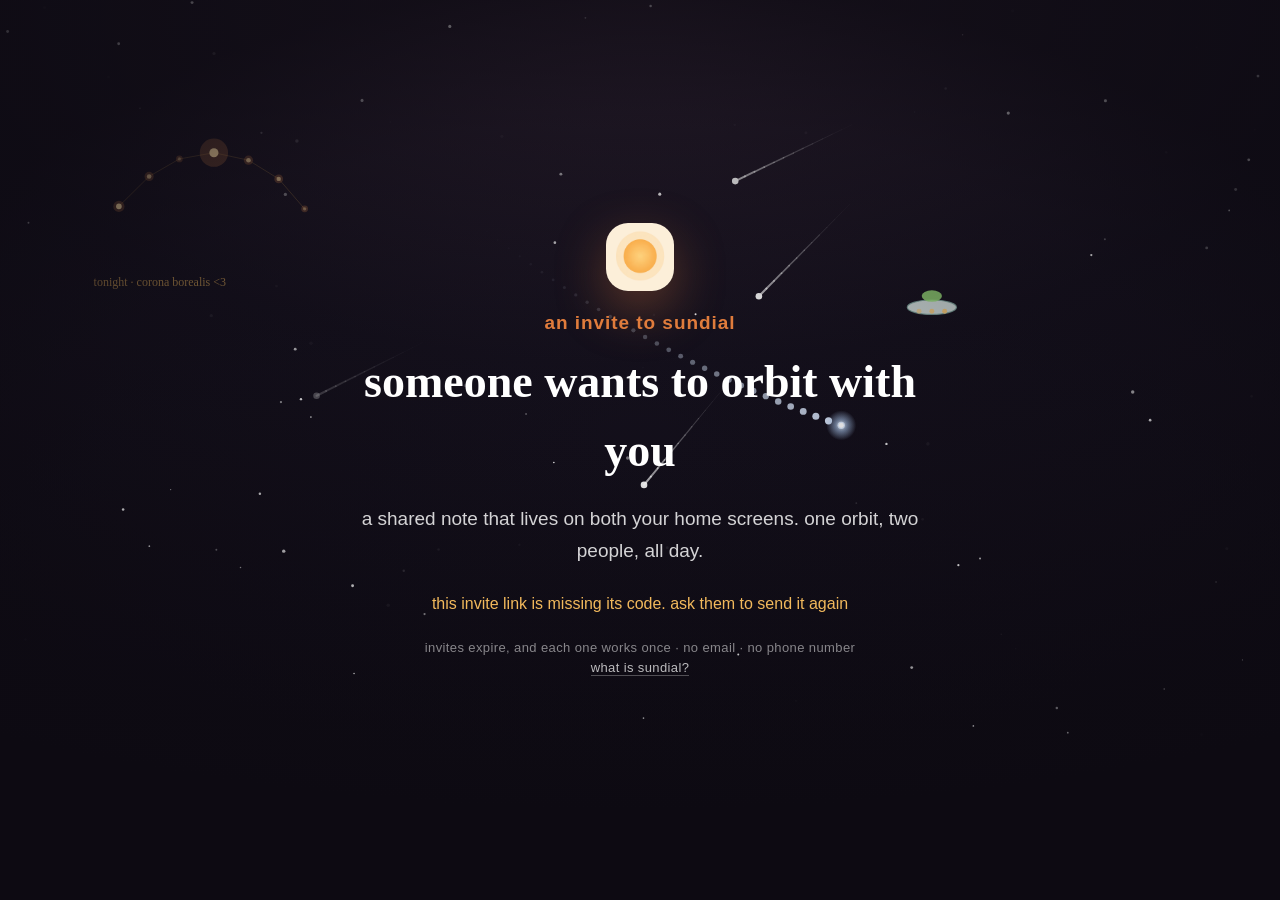
==== commit 0872a9ff: "The invite page is two buttons Download it, then come back and tap open in sundial. The copy-the-lin" ====
--- a/e/index.html
+++ b/e/index.html
@@ -61,6 +61,13 @@
     font-family:var(--body); font-size:11px; font-weight:700; color:#3a2410;
     background:linear-gradient(135deg,var(--honey),var(--amber));
   }
+  .invite .already{
+    margin-top:14px; font-size:14px; color:rgba(255,255,255,.72);
+  }
+  .invite .already strong{ color:var(--honey); font-weight:700; }
+  .invite .priv__body .after{
+    margin-top:10px; font-size:14px; color:rgba(255,255,255,.62);
+  }
   .invite .fineprint a{ color:rgba(255,255,255,.72); border-bottom:1px solid rgba(255,255,255,.28); }
   /* No token in the link: nothing on this page can work, so say so plainly. */
   .bad{ display:none; color:var(--honey); font-size:16px; margin-top:26px; }
@@ -104,20 +111,20 @@
 
     <div class="needs-token">
       <div class="get__cta">
-        <a class="btn btn--glow btn--lg btn--sun" id="get" href="https://apps.apple.com/app/id6781439817"><span>get sundial</span></a>
+        <a class="btn btn--glow btn--lg btn--sun" id="get" href="https://apps.apple.com/app/id6781439817"><span>download sundial</span></a>
         <button class="btn btn--ghost" id="open" type="button">open in sundial</button>
-        <button class="btn btn--ghost" id="copy" type="button">copy the invite link</button>
       </div>
+      <p class="already">already have sundial? just tap <strong>open in sundial</strong>.</p>
 
       <div class="priv">
         <div class="priv__icon"><svg class="ic"><use href="#ic-link"/></svg></div>
         <div class="priv__body">
-          <p class="kicker">after it installs</p>
+          <p class="kicker">new to sundial?</p>
           <ol>
-            <li>open sundial and make your name</li>
-            <li>tap <strong>start an orbit</strong>, then <strong>join one</strong></li>
-            <li>tap <strong>paste</strong> and you're in. no code to type.</li>
+            <li>tap <strong>download sundial</strong> and install it</li>
+            <li>come back here and tap <strong>open in sundial</strong></li>
           </ol>
+          <p class="after">that's it. you're in orbit, with no code to type.</p>
         </div>
       </div>
     </div>
@@ -167,28 +174,6 @@
       location.href = 'sundial://join/' + encodeURIComponent(token);
     });
 
-    // The one that closes the install gap: the link goes on their clipboard,
-    // and sundial's join screen has a paste button waiting for it.
-    var copy = document.getElementById('copy');
-    copy.addEventListener('click', async function () {
-      try {
-        await navigator.clipboard.writeText(link);
-      } catch (e) {
-        // Older Safari, or clipboard permission refused: fall back to the
-        // selection trick, which has worked everywhere for a decade.
-        var f = document.createElement('textarea');
-        f.value = link;
-        f.setAttribute('readonly', '');
-        f.style.position = 'fixed';
-        f.style.opacity = '0';
-        document.body.appendChild(f);
-        f.select();
-        try { document.execCommand('copy'); } catch (_) {}
-        document.body.removeChild(f);
-      }
-      copy.textContent = 'copied, paste it in sundial';
-      copy.classList.add('said');
-    });
   }
 </script>
 </body>
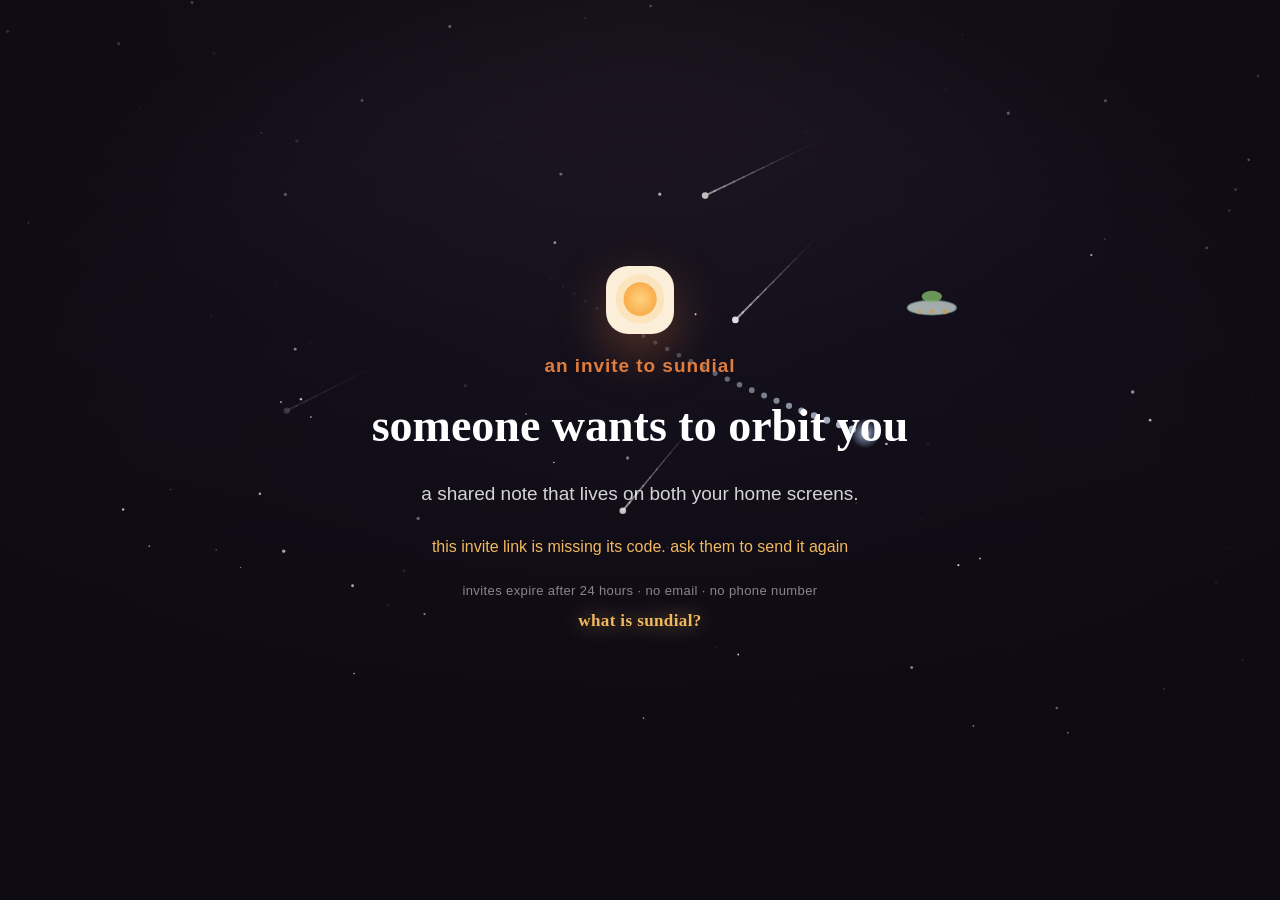
==== commit 724ef2df: "A quieter invite page - "someone wants to orbit you", and one line under it. - No constellation behi" ====
--- a/e/index.html
+++ b/e/index.html
@@ -68,7 +68,20 @@
   .invite .priv__body .after{
     margin-top:10px; font-size:14px; color:rgba(255,255,255,.62);
   }
-  .invite .fineprint a{ color:rgba(255,255,255,.72); border-bottom:1px solid rgba(255,255,255,.28); }
+  /* The way out to the rest of sundial, for somebody who has never heard of
+     it. It was the smallest, dimmest thing on a page that exists to explain
+     the app. */
+  .invite .fineprint .whatis{
+    display:inline-block; margin-top:8px; font-family:var(--display);
+    font-weight:700; font-size:17px; color:var(--honey); border:0;
+    /* drop-shadow, not text-shadow: it follows the glyphs themselves, so the
+       light hugs the letters instead of filling the line box behind them. */
+    filter:drop-shadow(0 0 9px rgba(242,185,92,.55));
+  }
+  .invite .after .grin{
+    color:var(--honey);
+    filter:drop-shadow(0 0 7px rgba(242,185,92,.7));
+  }
   /* No token in the link: nothing on this page can work, so say so plainly. */
   .bad{ display:none; color:var(--honey); font-size:16px; margin-top:26px; }
   body.no-token .needs-token{ display:none; }
@@ -81,31 +94,15 @@
 </head>
 <body>
 
-<!-- From the theme kit's icon set, only the ones this page uses. -->
-<svg width="0" height="0" style="position:absolute" aria-hidden="true">
-  <defs>
-    <linearGradient id="g-warm" x1="0" y1="0" x2="0" y2="1">
-      <stop offset="0" stop-color="#F2B95C"/><stop offset="1" stop-color="#E07C3C"/>
-    </linearGradient>
-  </defs>
-  <symbol id="ic-link" viewBox="0 0 24 24">
-    <g stroke="#E07C3C" stroke-width="2.3" fill="none" stroke-linecap="round">
-      <path d="M9.6 14.4l4.8-4.8"/>
-      <path d="M8.4 11.6 6.6 13.4a3.4 3.4 0 0 0 4.8 4.8l1.8-1.8"/>
-      <path d="M15.6 12.4l1.8-1.8a3.4 3.4 0 0 0-4.8-4.8l-1.8 1.8"/>
-    </g>
-  </symbol>
-</svg>
-
 <section class="section get get--dark invite">
-  <canvas class="night-sky" id="nightsky"></canvas>
+  <canvas class="night-sky" id="nightsky" data-constellation="off"></canvas>
   <div class="hero__fx" id="strands"></div>
   <div class="hero__veil"></div>
   <div class="container get__inner">
     <img src="/assets/icon.png" alt="" class="get__icon" />
     <p class="kicker">an invite to sundial</p>
-    <h1 class="get__title">someone wants to orbit with you</h1>
-    <p class="lead">a shared note that lives on both your home screens. one orbit, two people, all day.</p>
+    <h1 class="get__title">someone wants to orbit you</h1>
+    <p class="lead">a shared note that lives on both your home screens.</p>
 
     <p class="bad">this invite link is missing its code. ask them to send it again</p>
 
@@ -117,21 +114,20 @@
       <p class="already">already have sundial? just tap <strong>open in sundial</strong>.</p>
 
       <div class="priv">
-        <div class="priv__icon"><svg class="ic"><use href="#ic-link"/></svg></div>
         <div class="priv__body">
           <p class="kicker">new to sundial?</p>
           <ol>
             <li>tap <strong>download sundial</strong> and install it</li>
             <li>come back here and tap <strong>open in sundial</strong></li>
           </ol>
-          <p class="after">that's it. you're in orbit, with no code to type.</p>
+          <p class="after">that's it, you're in orbit <span class="grin">:)</span></p>
         </div>
       </div>
     </div>
 
     <p class="fineprint">
-      invites expire, and each one works once &middot; no email &middot; no phone number<br />
-      <a href="https://sundialus.com">what is sundial?</a>
+      invites expire after 24 hours &middot; no email &middot; no phone number<br />
+      <a class="whatis" href="https://sundialus.com">what is sundial?</a>
     </p>
   </div>
 </section>
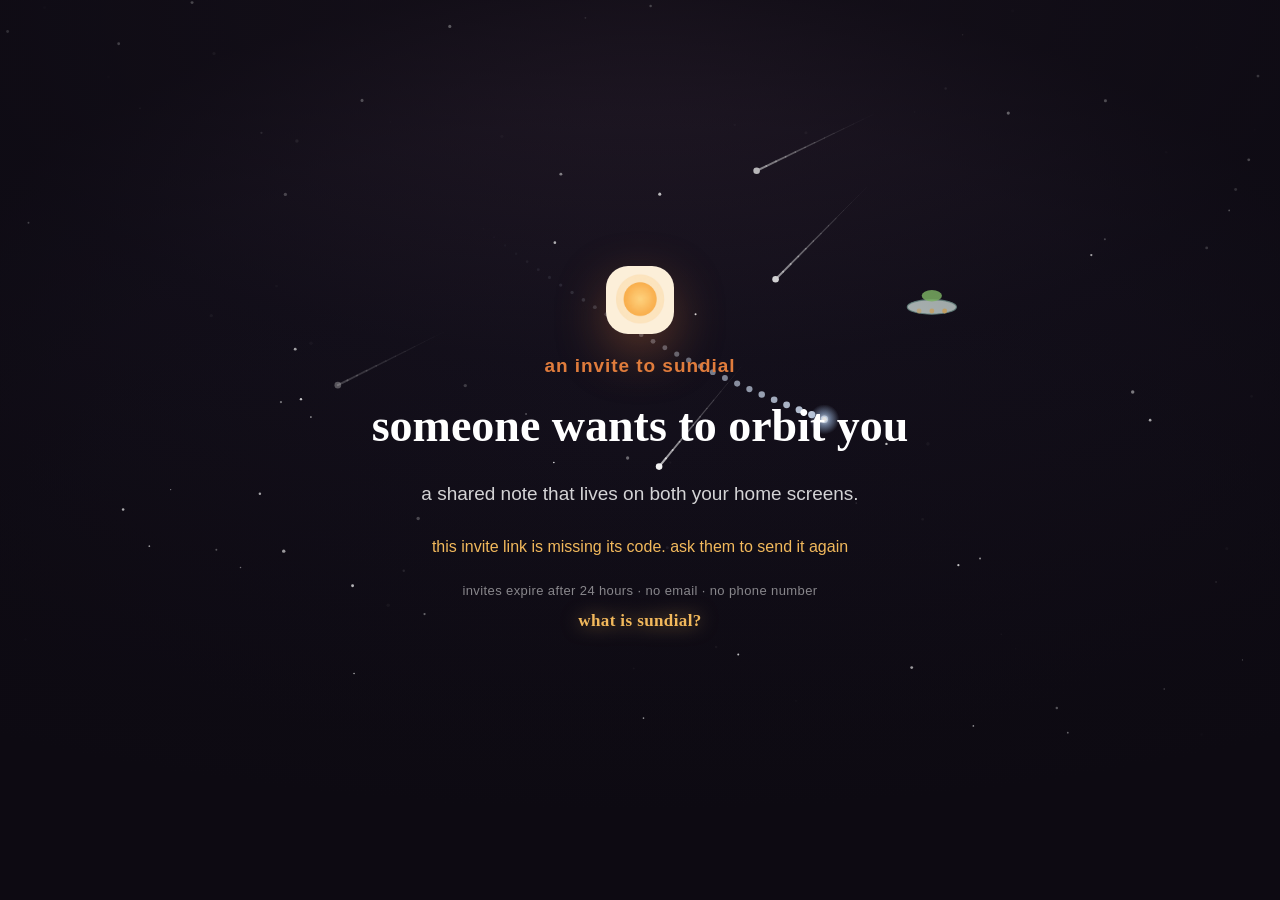
==== commit 6c617368: "The invite page tells her something she can act on Step two said "come back here and tap open in sun" ====
--- a/e/index.html
+++ b/e/index.html
@@ -116,11 +116,19 @@
       <div class="priv">
         <div class="priv__body">
           <p class="kicker">new to sundial?</p>
+          <!--
+            Step two used to say "come back here and tap open in sundial",
+            which is an instruction she cannot follow: installing takes her to
+            the App Store and out of this page, and she has no reason to think
+            of coming back to a tab she has already left. Going back to the
+            message she was sent is something anybody can do from anywhere, and
+            it works, because the link opens the app directly once it exists.
+          -->
           <ol>
             <li>tap <strong>download sundial</strong> and install it</li>
-            <li>come back here and tap <strong>open in sundial</strong></li>
+            <li>open their message again and tap the link</li>
           </ol>
-          <p class="after">that's it, you're in orbit <span class="grin">:)</span></p>
+          <p class="after">still on this page? tap <strong>open in sundial</strong> instead. either way, you're in orbit <span class="grin">:)</span></p>
         </div>
       </div>
     </div>
@@ -159,10 +167,11 @@
     document.getElementById('smart-banner')
       .setAttribute('content', 'app-id=6781439817, app-argument=' + link);
 
-    // The App Store link, with the invite riding along for a phone that
-    // already has the app installed from a previous invite.
-    document.getElementById('get').href =
-      'https://apps.apple.com/app/id6781439817?app-argument=' + encodeURIComponent(link);
+    // Plain. `?app-argument=` was on this link for a while with a comment
+    // saying the invite rode along through the App Store, which is not a thing
+    // the App Store does: it is a Safari smart banner parameter, and it is
+    // already doing its job on the meta tag above. Believing it worked here is
+    // what made the install-then-return path look covered when it was not.
 
     // Already installed: the custom scheme is the reliable way back into the
     // app from inside Safari, where tapping a universal link just reloads.
